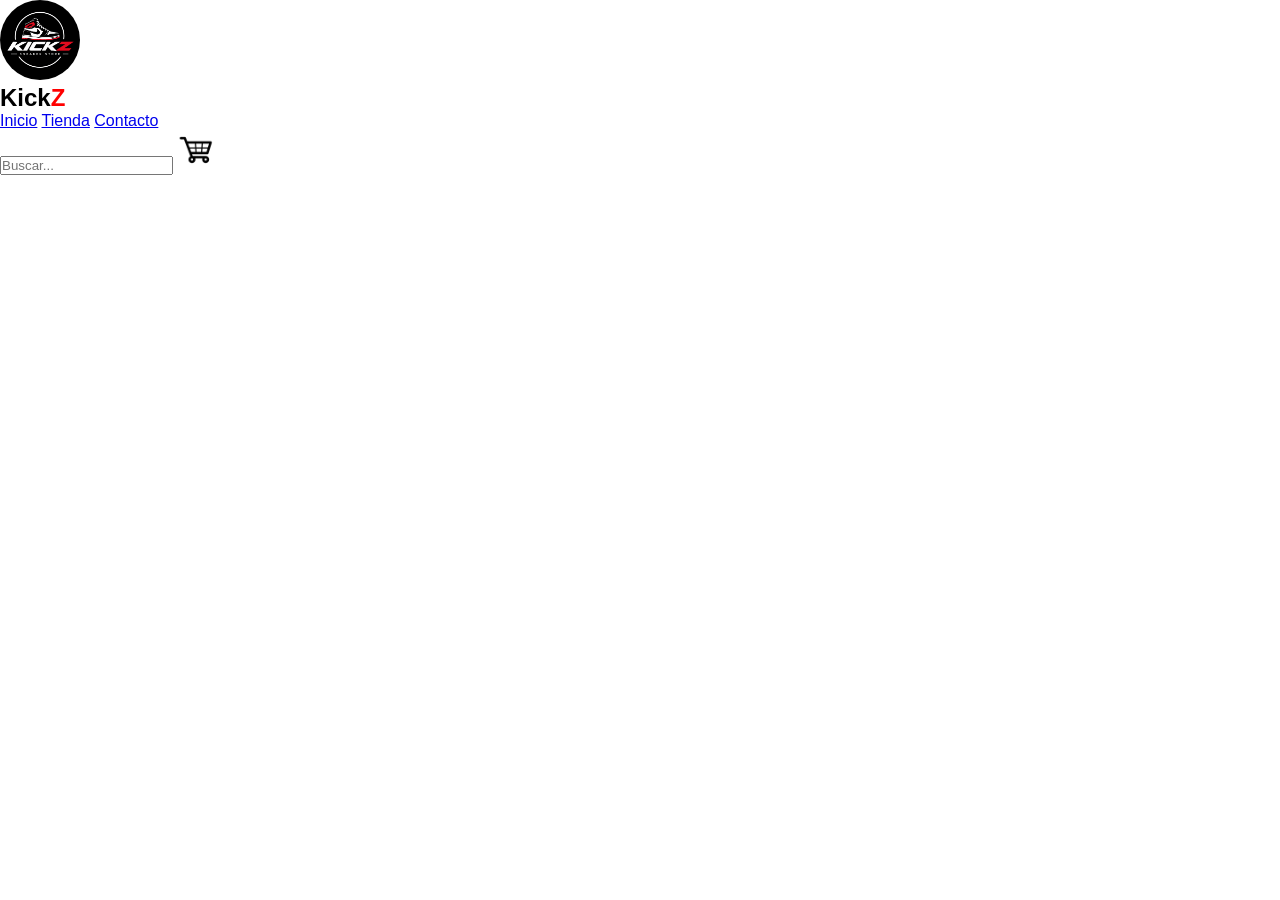
==== index.html @ 41a19288 "g" ====
<!DOCTYPE html>
<html lang="es">
<head>
    <meta charset="UTF-8">
    <meta name="viewport" content="width=device-width, initial-scale=1.0">
    <meta name="author" content="Ariel Faundez">
    <link rel="stylesheet" href="static/css/style.css">
    <title>KICKZ - WEB</title>
</head>
<body>
    <header>
        <nav class="navbar">
            <div class="logo_titulo">
                <img src="static/img/Logotipo KICKZ con zapatilla urbana.png" alt="kickz">
                <h1>Kick<span class="rojo">Z</span></h1>
            </div>
            <div class="enlaces">
                <a href="#">Inicio</a>
                <a href="#">Tienda</a>
                <a href="#">Contacto</a>
            </div>
            <div class="buscar">
                <input type="text" placeholder="Buscar...">
                <img src="static/img/png-transparent-shopping-cart-icon-shopping-cart-black-design-trade-thumbnail-removebg-preview.png" alt="carrito">
            </div>
        </nav>
    </header>
    <script src="static/js/script.js"></script>
</body>
</html>
---- static/css/style.css ----
*{
    padding: 0;
    margin: 0;
    box-sizing: border-box;
    font-family: Arial, Helvetica, sans-serif;
}
.logo_titulo img{
    width: 80px;
    border-radius: 50%;
}
.rojo{
    color: red;
}
.buscar img{
    width: 40px;
}
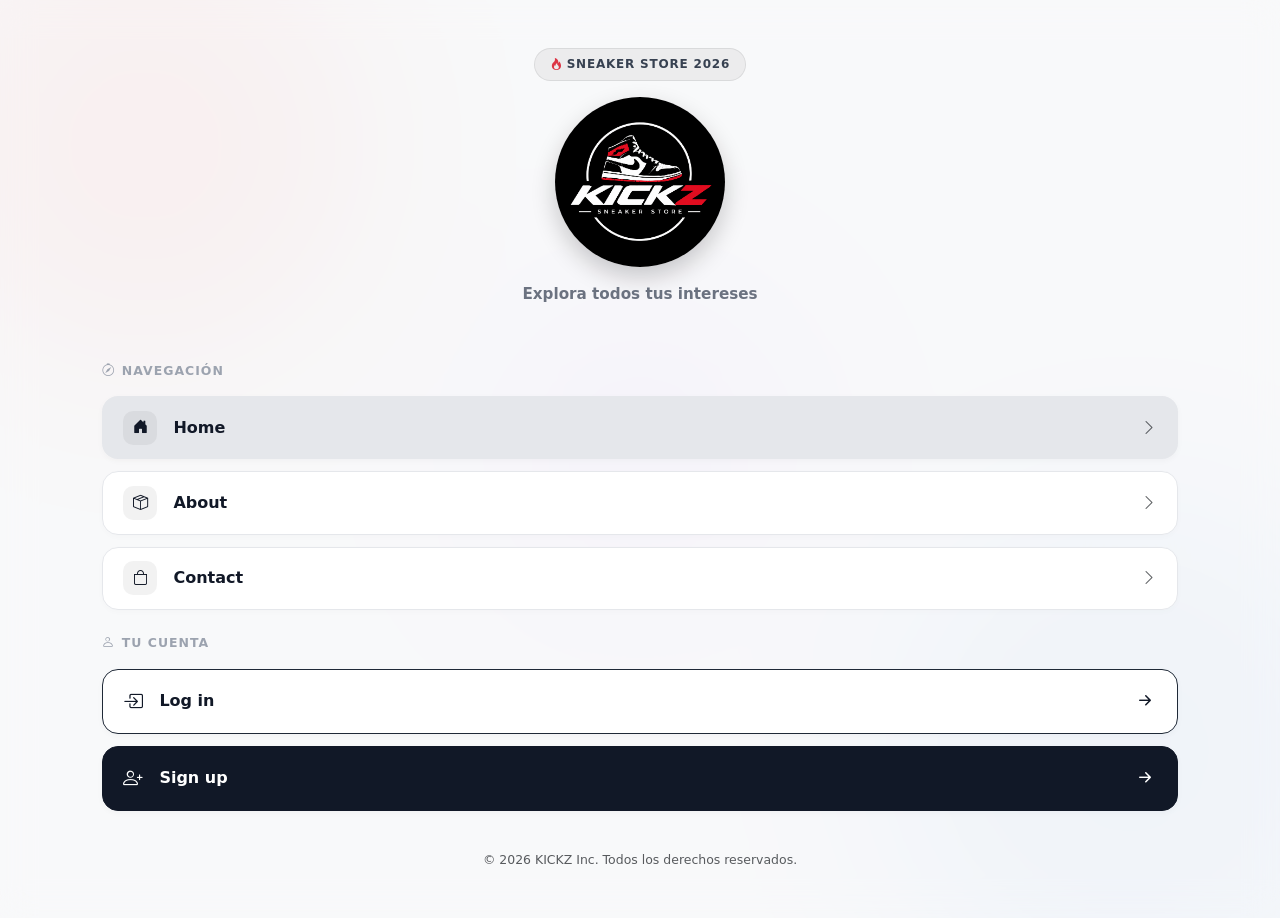
==== commit 81323412: "c" ====
--- a/index.html
+++ b/index.html
@@ -1,30 +1,110 @@
 <!DOCTYPE html>
 <html lang="es">
+
 <head>
     <meta charset="UTF-8">
     <meta name="viewport" content="width=device-width, initial-scale=1.0">
-    <meta name="author" content="Ariel Faundez">
+    <title>Kickz - Sneaker Store</title>
+    <!-- Bootstrap 5 CSS CDN -->
+    <link href="https://cdn.jsdelivr.net/npm/bootstrap@5.3.3/dist/css/bootstrap.min.css" rel="stylesheet">
+    <!-- Bootstrap Icons CDN -->
+    <link rel="stylesheet" href="https://cdn.jsdelivr.net/npm/bootstrap-icons@1.11.3/font/bootstrap-icons.min.css">
+    <!-- Custom CSS -->
     <link rel="stylesheet" href="static/css/style.css">
-    <title>KICKZ - WEB</title>
 </head>
+
 <body>
-    <header>
-        <nav class="navbar">
-            <div class="logo_titulo">
-                <img src="static/img/Logotipo KICKZ con zapatilla urbana.png" alt="kickz">
-                <h1>Kick<span class="rojo">Z</span></h1>
+
+    <!-- Luces / Esferas de fondo decorativas -->
+    <div class="bg-blur bg-blur-1"></div>
+    <div class="bg-blur bg-blur-2"></div>
+    <div class="bg-blur bg-blur-3"></div>
+
+    <main class="app-container">
+        <!-- Header con Insignia y Logo de la Imagen -->
+        <header class="text-center header-section">
+            <div class="badge-tag mx-auto mb-3">
+                <i class="bi bi-fire text-danger me-1"></i> SNEAKER STORE 2026
             </div>
-            <div class="enlaces">
-                <a href="#">Inicio</a>
-                <a href="#">Tienda</a>
-                <a href="#">Contacto</a>
+
+            <!-- Contenedor del Logo -->
+            <div class="logo-wrapper mx-auto">
+                <!-- Reemplaza "logo.png" por el nombre de tu archivo de imagen -->
+                <img src="static/img/Logotipo KICKZ con zapatilla urbana.png" alt="KICKZ Sneaker Store Logo" class="logo-img">
             </div>
-            <div class="buscar">
-                <input type="text" placeholder="Buscar...">
-                <img src="static/img/png-transparent-shopping-cart-icon-shopping-cart-black-design-trade-thumbnail-removebg-preview.png" alt="carrito">
-            </div>
-        </nav>
-    </header>
-    <script src="static/js/script.js"></script>
+
+            <p class="subtitle mt-3">Explora todos tus intereses</p>
+        </header>
+
+        <!-- Content Wrapper adaptable en PC y Celular -->
+        <div class="content-wrapper">
+            <!-- Menú principal -->
+            <nav class="nav-section">
+                <div class="section-title">
+                    <i class="bi bi-compass"></i> Navegación
+                </div>
+
+                <a href="#" class="btn btn-menu btn-home d-flex align-items-center justify-content-between">
+                    <div class="d-flex align-items-center">
+                        <div class="icon-box me-3">
+                            <i class="bi bi-house-door-fill"></i>
+                        </div>
+                        <span>Home</span>
+                    </div>
+                    <i class="bi bi-chevron-right text-muted fs-6"></i>
+                </a>
+
+                <a href="./pages/about.html" class="btn btn-menu btn-custom d-flex align-items-center justify-content-between">
+                    <div class="d-flex align-items-center">
+                        <div class="icon-box me-3">
+                            <i class="bi bi-box-seam"></i>
+                        </div>
+                        <span>About</span>
+                    </div>
+                    <i class="bi bi-chevron-right text-muted fs-6"></i>
+                </a>
+
+                <a href="./pages/contact.html" class="btn btn-menu btn-custom d-flex align-items-center justify-content-between">
+                    <div class="d-flex align-items-center">
+                        <div class="icon-box me-3">
+                            <i class="bi bi-bag"></i>
+                        </div>
+                        <span>Contact</span>
+                    </div>
+                    <i class="bi bi-chevron-right text-muted fs-6"></i>
+                </a>
+            </nav>
+
+            <!-- Sección de Cuentas / Auth -->
+            <section class="auth-section">
+                <div class="section-title">
+                    <i class="bi bi-person"></i> Tu Cuenta
+                </div>
+
+                <a href="./pages/login.html" class="btn btn-auth d-flex justify-content-between align-items-center">
+                    <div class="d-flex align-items-center">
+                        <i class="bi bi-box-arrow-in-right me-3 fs-5"></i>
+                        <span>Log in</span>
+                    </div>
+                    <i class="bi bi-arrow-right-short fs-4"></i>
+                </a>
+
+                <a href="#" class="btn btn-auth btn-auth-primary d-flex justify-content-between align-items-center">
+                    <div class="d-flex align-items-center">
+                        <i class="bi bi-person-plus me-3 fs-5"></i>
+                        <span>Sign up</span>
+                    </div>
+                    <i class="bi bi-arrow-right-short fs-4"></i>
+                </a>
+            </section>
+        </div>
+
+        <!-- Footer decorativo -->
+        <footer class="text-center text-muted footer-text">
+            &copy; 2026 KICKZ Inc. Todos los derechos reservados.
+        </footer>
+    </main>
+
 </body>
+
 </html>
--- a/static/css/style.css
+++ b/static/css/style.css
@@ -1,16 +1,629 @@
-*{
+:root {
+    --primary-dark: #111827;
+    --accent-red: #ff3b30;
+    --bg-home: #e9ecef;
+    --border-light: #e5e7eb;
+    --card-bg: rgba(255, 255, 255, 0.95);
+    --header-border: #e5e7eb;
+}
+
+* {
+    box-sizing: border-box;
+}
+
+body {
+    font-family: system-ui, -apple-system, "Segoe UI", Roboto, sans-serif;
+    min-height: 100vh;
+    margin: 0;
     padding: 0;
-    margin: 0;
-    box-sizing: border-box;
-    font-family: Arial, Helvetica, sans-serif;
-}
-.logo_titulo img{
+    background: #f3f4f6;
+    color: #1f2937;
+    position: relative;
+    overflow-x: hidden;
+}
+
+/* Luces de ambiente flotantes de fondo */
+.bg-blur {
+    position: fixed;
+    border-radius: 50%;
+    filter: blur(100px);
+    z-index: 0;
+    pointer-events: none;
+    opacity: 0.4;
+}
+
+.bg-blur-1 {
+    width: 450px;
+    height: 450px;
+    background: rgba(255, 59, 48, 0.22);
+    top: -80px;
+    left: -80px;
+}
+
+.bg-blur-2 {
+    width: 500px;
+    height: 500px;
+    background: rgba(59, 130, 246, 0.2);
+    bottom: -100px;
+    right: -100px;
+}
+
+.bg-blur-3 {
+    width: 350px;
+    height: 350px;
+    background: rgba(168, 85, 247, 0.15);
+    top: 50%;
+    left: 50%;
+    transform: translate(-50%, -50%);
+}
+
+/* Contenedor Base Adaptable */
+.app-container {
+    position: relative;
+    z-index: 1;
+    width: 100%;
+    max-width: 440px;
+    min-height: 100vh;
+    margin: 0 auto;
+    background: var(--card-bg);
+    backdrop-filter: blur(16px);
+    padding: 2rem 1.5rem;
+
+    display: flex;
+    flex-direction: column;
+    flex-wrap: wrap;
+    justify-content: flex-start;
+    gap: 1.5rem;
+}
+
+/* ==========================================
+   ELEMENTOS GENERALES E INDEX
+   ========================================== */
+
+.badge-tag {
+    display: inline-flex;
+    align-items: center;
+    background: rgba(0, 0, 0, 0.05);
+    border: 1px solid rgba(0, 0, 0, 0.08);
+    padding: 0.4rem 0.9rem;
+    border-radius: 50px;
+    font-size: 0.75rem;
+    font-weight: 700;
+    letter-spacing: 0.8px;
+    color: #374151;
+}
+
+.logo-wrapper {
+    width: 170px;
+    height: 170px;
+    display: flex;
+    align-items: center;
+    justify-content: center;
+    transition: transform 0.3s ease;
+}
+
+.logo-wrapper:hover {
+    transform: scale(1.05);
+}
+
+.logo-img {
+    width: 100%;
+    height: 100%;
+    object-fit: contain;
+    border-radius: 50%;
+    box-shadow: 0 10px 25px rgba(0, 0, 0, 0.2);
+}
+
+.subtitle {
+    font-size: 0.95rem;
+    font-weight: 600;
+    color: #6b7280;
+}
+
+.section-title {
+    font-size: 0.78rem;
+    font-weight: 700;
+    text-transform: uppercase;
+    letter-spacing: 1px;
+    color: #9ca3af;
+    margin-bottom: 0.25rem;
+    display: flex;
+    align-items: center;
+    gap: 0.4rem;
+}
+
+.content-wrapper {
+    display: flex;
+    flex-direction: column;
+    flex-wrap: wrap;
+    gap: 1.5rem;
+    width: 100%;
+}
+
+.nav-section,
+.auth-section {
+    display: flex;
+    flex-direction: column;
+    flex-wrap: wrap;
+    gap: 0.75rem;
+    width: 100%;
+}
+
+.icon-box {
+    width: 34px;
+    height: 34px;
+    border-radius: 10px;
+    background: rgba(0, 0, 0, 0.05);
+    display: flex;
+    align-items: center;
+    justify-content: center;
+    font-size: 0.95rem;
+}
+
+.btn-menu,
+.btn-auth {
+    width: 100%;
+    padding: 0.85rem 1.25rem;
+    border-radius: 16px;
+    font-weight: 600;
+    font-size: 1rem;
+    color: var(--primary-dark);
+    text-decoration: none;
+    transition: all 0.25s cubic-bezier(0.4, 0, 0.2, 1);
+}
+
+.btn-home {
+    background-color: #e5e7eb;
+    border: 1px solid transparent;
+    box-shadow: 0 2px 6px rgba(0, 0, 0, 0.03);
+}
+
+.btn-custom {
+    background-color: #ffffff;
+    border: 1px solid var(--border-light);
+    box-shadow: 0 2px 6px rgba(0, 0, 0, 0.02);
+}
+
+.btn-custom:hover,
+.btn-home:hover {
+    transform: translateY(-3px);
+    box-shadow: 0 10px 20px rgba(0, 0, 0, 0.07);
+    background-color: #ffffff;
+}
+
+.btn-auth {
+    background-color: #ffffff;
+    border: 1.5px solid #1f2937;
+    box-shadow: 0 2px 6px rgba(0, 0, 0, 0.03);
+}
+
+.btn-auth-primary {
+    background-color: #111827;
+    color: #ffffff;
+    border-color: #111827;
+}
+
+.btn-auth:hover {
+    transform: translateY(-3px);
+    box-shadow: 0 10px 22px rgba(0, 0, 0, 0.12);
+}
+
+.btn-auth-primary:hover {
+    background-color: #1f2937;
+    color: #ffffff;
+}
+
+.footer-text {
+    font-size: 0.78rem;
+}
+
+/* ==========================================
+   INPUTS PERSONALIZADOS
+   ========================================== */
+
+.custom-input {
+    border: 1.5px solid #333a48;
+    padding: 0.75rem 1rem;
+    font-size: 0.95rem;
+    color: #1f2937;
+    background-color: #ffffff;
+    transition: border-color 0.2s ease, box-shadow 0.2s ease;
+}
+
+.input-group-text {
+    border: 1.5px solid #333a48;
+}
+
+.custom-input:focus {
+    border-color: #111827;
+    box-shadow: none;
+}
+
+/* ==========================================
+   SECCIÓN ABOUT
+   ========================================== */
+
+.about-header {
+    padding-bottom: 0.8rem;
+    border-bottom: 2px solid #0088ff;
+}
+
+.page-title {
+    font-size: 1.5rem;
+    font-weight: 700;
+    color: #000000;
+}
+
+.about-content-wrapper {
+    display: flex;
+    flex-direction: column;
+    flex-wrap: wrap;
+    gap: 1.5rem;
+    width: 100%;
+}
+
+.about-card {
+    width: 100%;
+}
+
+.banner-box img {
+    width: 100%;
+    max-height: 220px;
+    object-fit: cover;
+    background-color: #e5e7eb;
+}
+
+.section-heading {
+    font-size: 1.25rem;
+    font-weight: 700;
+    margin-bottom: 0.5rem;
+    color: #000000;
+}
+
+.story-text {
+    font-size: 0.95rem;
+    line-height: 1.5;
+    color: #4b5563;
+}
+
+.team-flex-container {
+    display: flex;
+    flex-direction: row;
+    flex-wrap: wrap;
+    gap: 1.5rem 1rem;
+    justify-content: space-around;
+}
+
+.member-card {
+    flex: 1 1 calc(50% - 1rem);
+    display: flex;
+    flex-direction: column;
+    align-items: center;
+    text-align: center;
+    transition: transform 0.2s ease;
+}
+
+.member-card:hover {
+    transform: translateY(-4px);
+}
+
+.avatar-box {
     width: 80px;
+    height: 80px;
     border-radius: 50%;
-}
-.rojo{
-    color: red;
-}
-.buscar img{
-    width: 40px;
+    overflow: hidden;
+    box-shadow: 0 4px 12px rgba(0, 0, 0, 0.12);
+    border: 2px solid #ffffff;
+    background-color: #111827;
+}
+
+.avatar-img {
+    width: 100%;
+    height: 100%;
+    object-fit: cover;
+}
+
+.member-name {
+    font-size: 0.95rem;
+    font-weight: 700;
+    color: #111827;
+}
+
+.member-role {
+    font-size: 0.8rem;
+    font-weight: 500;
+}
+
+/* ==========================================
+   SECCIÓN CONTACT
+   ========================================== */
+
+.contact-header {
+    padding-bottom: 0.8rem;
+    border-bottom: 1.5px solid var(--border-light);
+}
+
+.contact-content-wrapper {
+    display: flex;
+    flex-direction: column;
+    flex-wrap: wrap;
+    gap: 1.25rem;
+    width: 100%;
+}
+
+.contact-card {
+    width: 100%;
+}
+
+.btn-send-message {
+    background-color: #000000;
+    color: #ffffff;
+    border: none;
+    padding: 0.85rem;
+    border-radius: 12px;
+    font-weight: 700;
+    font-size: 1rem;
+    transition: background-color 0.2s ease, transform 0.2s ease;
+}
+
+.btn-send-message:hover {
+    background-color: #222222;
+    color: #ffffff;
+    transform: translateY(-2px);
+}
+
+.location-card {
+    border: 1px solid #e2e8f0 !important;
+    box-shadow: 0 4px 12px rgba(0, 0, 0, 0.03);
+}
+
+.map-box {
+    width: 110px;
+    height: 90px;
+    border-radius: 16px;
+    overflow: hidden;
+}
+
+.map-placeholder {
+    width: 100%;
+    height: 100%;
+    background: repeating-linear-gradient(45deg,
+            #e5e7eb,
+            #e5e7eb 10px,
+            #d1d5db 10px,
+            #d1d5db 20px);
+    display: flex;
+    align-items: center;
+    justify-content: center;
+    position: relative;
+}
+
+.map-pin {
+    font-size: 1.8rem;
+    color: #1f2937;
+    filter: drop-shadow(0 2px 4px rgba(0, 0, 0, 0.3));
+}
+
+.btn-back-home {
+    background-color: #000000;
+    color: #ffffff;
+    border: none;
+    padding: 0.85rem;
+    border-radius: 12px;
+    font-weight: 700;
+    font-size: 1rem;
+    transition: background-color 0.2s ease, transform 0.2s ease;
+}
+
+.btn-back-home:hover {
+    background-color: #222222;
+    color: #ffffff;
+    transform: translateY(-2px);
+}
+
+/* ==========================================
+   SECCIÓN LOGIN
+   ========================================== */
+
+.login-header {
+    padding-bottom: 0.5rem;
+}
+
+.login-content-wrapper {
+    display: flex;
+    flex-direction: column;
+    flex-wrap: wrap;
+    align-items: center;
+    justify-content: center;
+    width: 100%;
+    flex-grow: 1;
+}
+
+.login-card {
+    width: 100%;
+    max-width: 400px;
+    display: flex;
+    flex-direction: column;
+    align-items: center;
+}
+
+.avatar-frame-box {
+    width: 140px;
+    height: 140px;
+    border-radius: 50%;
+    padding: 4px;
+    background: linear-gradient(135deg, #111827 0%, #ff3b30 100%);
+    box-shadow: 0 10px 25px rgba(0, 0, 0, 0.15);
+    display: flex;
+    align-items: center;
+    justify-content: center;
+    transition: transform 0.3s ease;
+}
+
+.avatar-frame-box:hover {
+    transform: scale(1.05);
+}
+
+.avatar-frame-box .avatar-img {
+    width: 100%;
+    height: 100%;
+    border-radius: 50%;
+    object-fit: cover;
+    border: 3px solid #ffffff;
+}
+
+.login-title {
+    font-size: 1.5rem;
+    font-weight: 800;
+    color: #111827;
+}
+
+.login-subtitle {
+    font-size: 0.9rem;
+}
+
+.btn-login-submit {
+    background-color: #111827;
+    color: #ffffff;
+    border: none;
+    padding: 0.9rem;
+    border-radius: 14px;
+    font-weight: 700;
+    font-size: 1rem;
+    transition: all 0.25s ease;
+    box-shadow: 0 4px 12px rgba(17, 24, 39, 0.2);
+}
+
+.btn-login-submit:hover {
+    background-color: #ff3b30;
+    color: #ffffff;
+    transform: translateY(-2px);
+    box-shadow: 0 8px 20px rgba(255, 59, 48, 0.3);
+}
+
+.signup-redirect {
+    font-size: 0.9rem;
+}
+
+/* ==========================================
+   MODO PANTALLA COMPLETA COMPUTADOR (>= 992px)
+   ========================================== */
+
+@media (min-width: 992px) {
+    .app-container {
+        max-width: 100%;
+        min-height: 100vh;
+        padding: 3rem 8%;
+        justify-content: flex-start;
+        align-items: center;
+        gap: 2.5rem;
+        background: rgba(255, 255, 255, 0.45);
+        box-shadow: none;
+    }
+
+    /* Vista About para PC */
+    .about-content-wrapper {
+        flex-direction: row;
+        flex-wrap: wrap;
+        justify-content: center;
+        align-items: flex-start;
+        gap: 3rem;
+        max-width: 1400px;
+    }
+
+    .story-card {
+        flex: 1 1 400px;
+        background: #ffffff;
+        padding: 2.5rem;
+        border-radius: 24px;
+        box-shadow: 0 15px 35px rgba(0, 0, 0, 0.05);
+        border: 1px solid rgba(0, 0, 0, 0.06);
+    }
+
+    .team-card {
+        flex: 2 1 600px;
+        background: #ffffff;
+        padding: 2.5rem;
+        border-radius: 24px;
+        box-shadow: 0 15px 35px rgba(0, 0, 0, 0.05);
+        border: 1px solid rgba(0, 0, 0, 0.06);
+    }
+
+    .banner-box img {
+        max-height: 280px;
+    }
+
+    .avatar-box {
+        width: 95px;
+        height: 95px;
+    }
+
+    .team-flex-container {
+        justify-content: flex-start;
+        gap: 2rem 1.5rem;
+    }
+
+    .member-card {
+        flex: 1 1 calc(33.333% - 1.5rem);
+    }
+
+    /* Vista Contacto para PC */
+    .contact-content-wrapper {
+        flex-direction: row;
+        flex-wrap: wrap;
+        justify-content: center;
+        align-items: flex-start;
+        gap: 3rem;
+        max-width: 1200px;
+    }
+
+    .form-card {
+        flex: 1 1 500px;
+        background: #ffffff;
+        padding: 2.5rem;
+        border-radius: 24px;
+        box-shadow: 0 15px 35px rgba(0, 0, 0, 0.05);
+        border: 1px solid rgba(0, 0, 0, 0.06);
+    }
+
+    .info-card-wrapper {
+        flex: 1 1 400px;
+        background: #ffffff;
+        padding: 2.5rem;
+        border-radius: 24px;
+        box-shadow: 0 15px 35px rgba(0, 0, 0, 0.05);
+        border: 1px solid rgba(0, 0, 0, 0.06);
+    }
+
+    .map-box {
+        width: 140px;
+        height: 110px;
+    }
+
+    /* Vista Login para PC */
+    .login-content-wrapper {
+        justify-content: center;
+        align-items: center;
+        width: 100%;
+        max-width: 1200px;
+        padding: 2rem 0;
+    }
+
+    .login-card {
+        max-width: 520px;
+        background: #ffffff;
+        padding: 3.5rem 4rem;
+        border-radius: 28px;
+        box-shadow: 0 20px 45px rgba(0, 0, 0, 0.07);
+        border: 1px solid rgba(0, 0, 0, 0.06);
+    }
+
+    .avatar-frame-box {
+        width: 160px;
+        height: 160px;
+    }
+
+    .login-title {
+        font-size: 1.75rem;
+    }
 }
